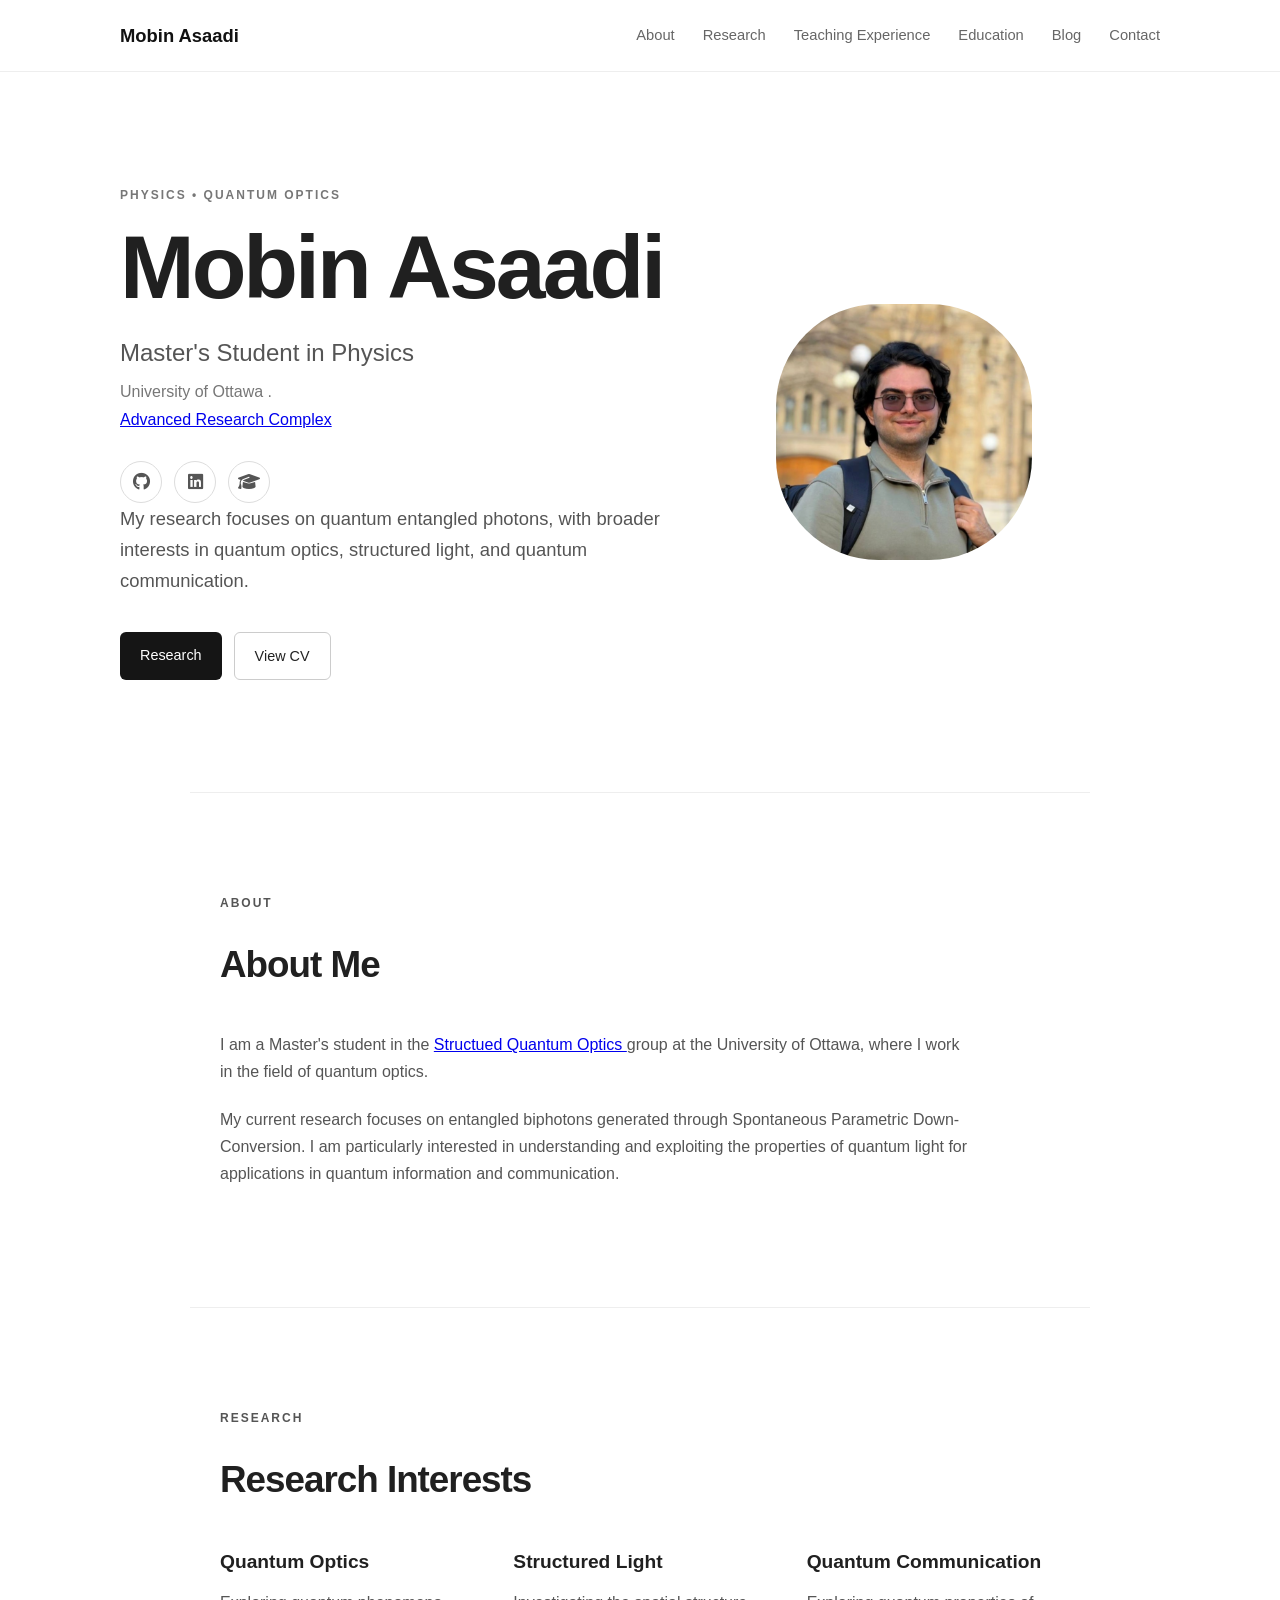
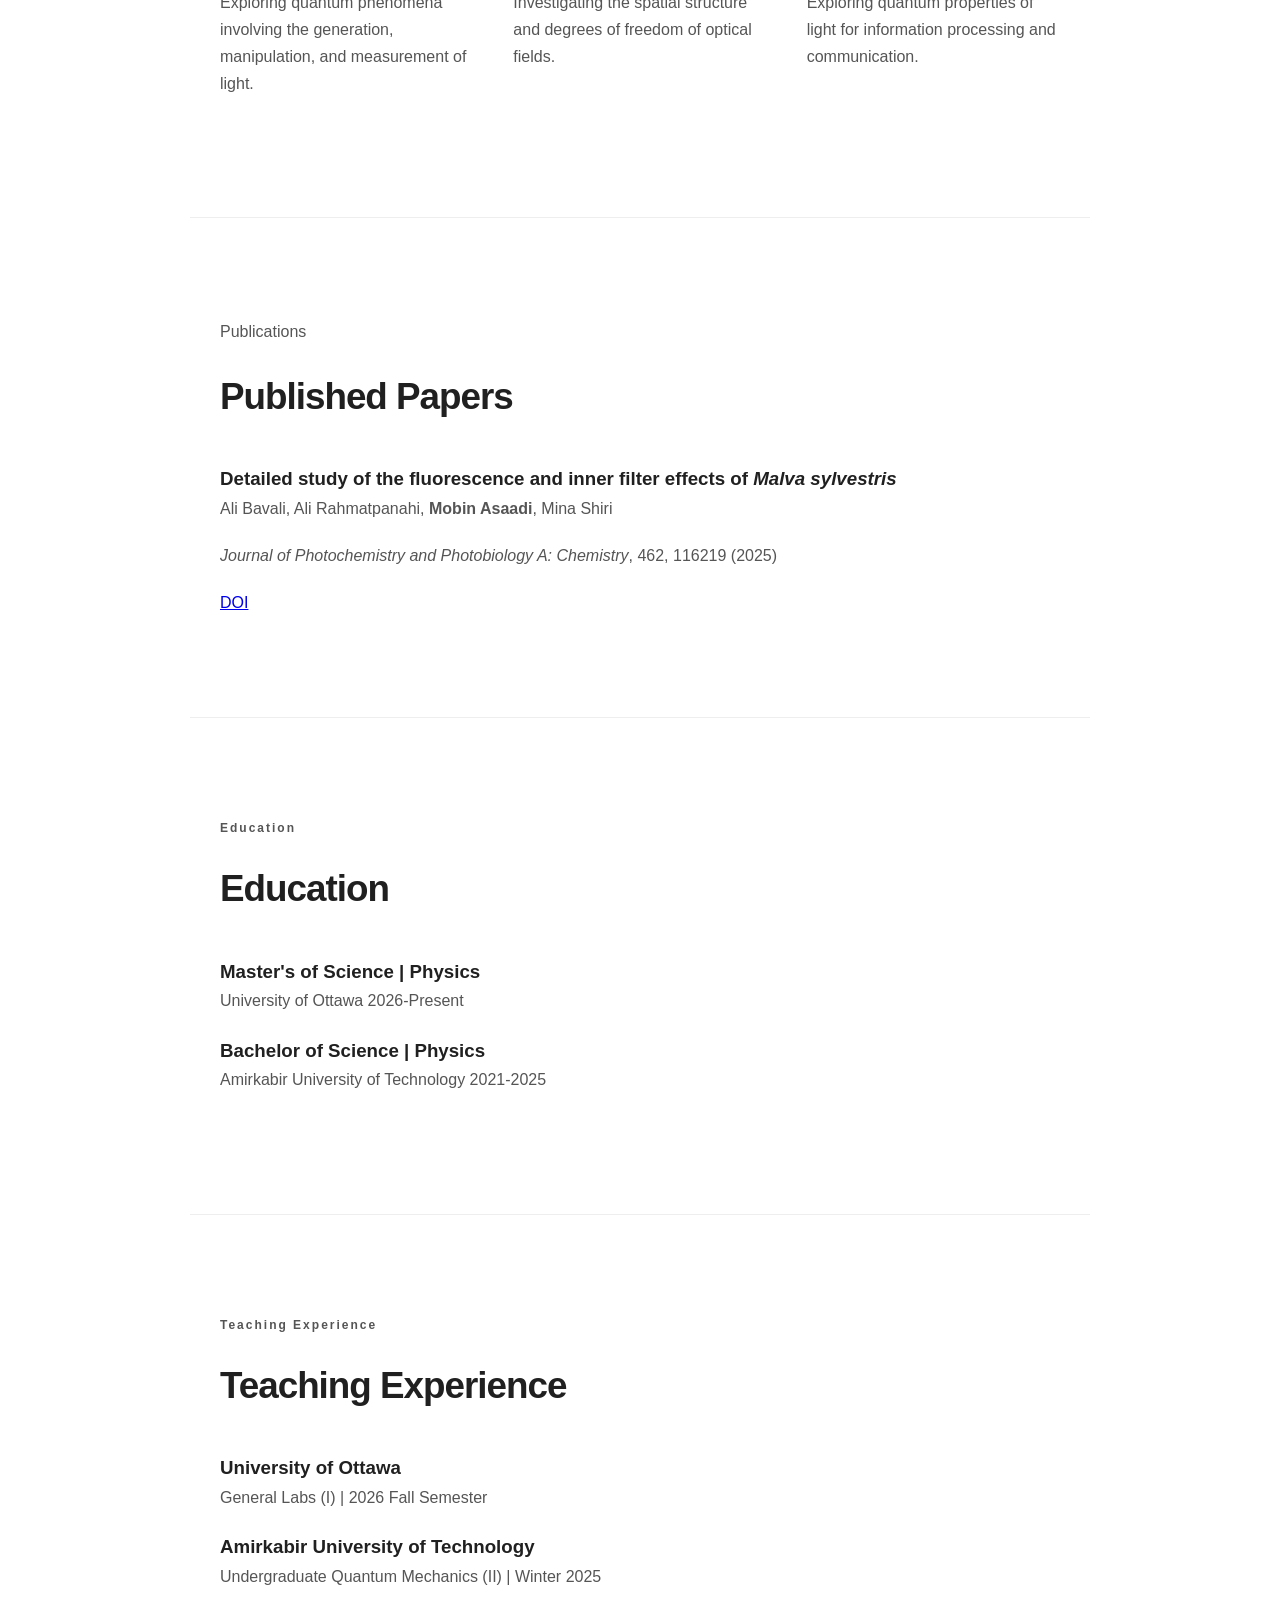
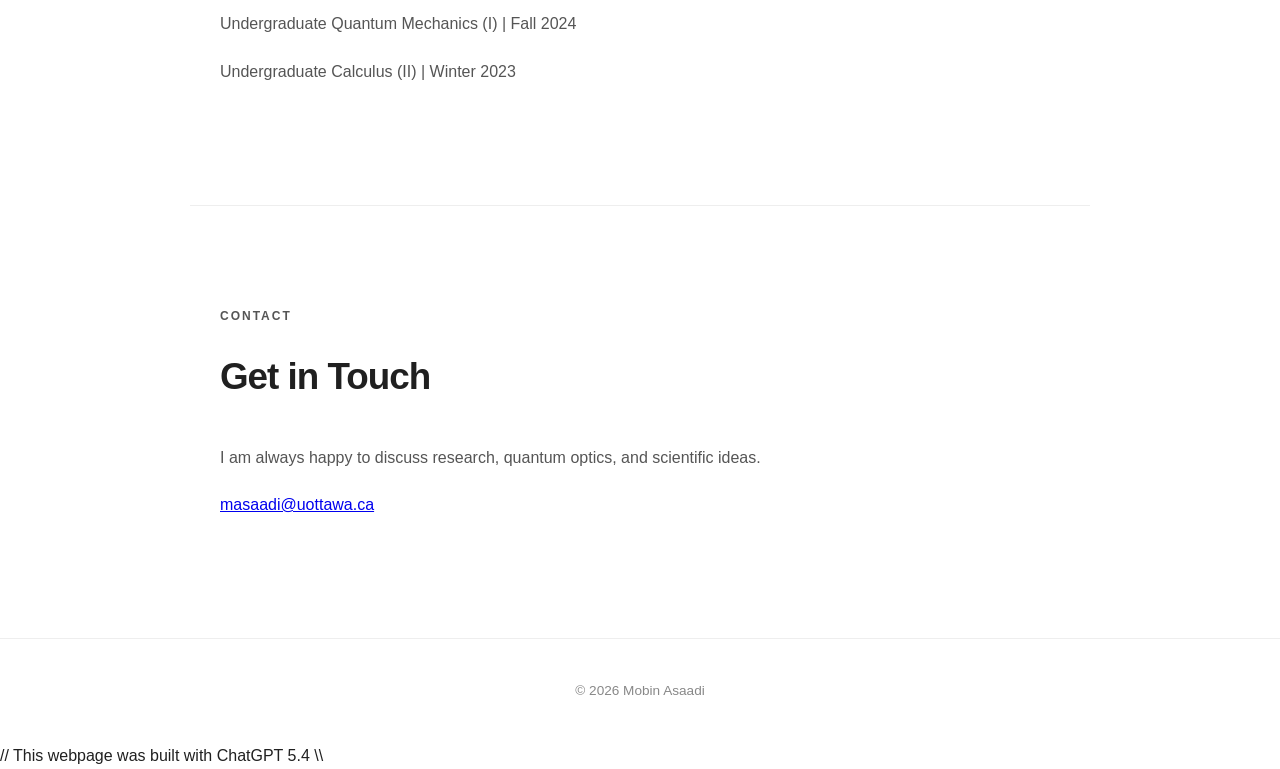
==== index.html @ 8d0beac6 "Add Blog link to navigation in index.html" ====
<!DOCTYPE html>
<html lang="en">

<head>
    <meta charset="UTF-8">
    <meta name="viewport" content="width=device-width, initial-scale=1.0">

    <title>Mobin Asaadi | Physics</title>

    <link rel="stylesheet" href="style.css">
    <link rel="stylesheet"
          href="https://cdnjs.cloudflare.com/ajax/libs/font-awesome/6.5.2/css/all.min.css">

</head>

<body>

    <!-- Navigation -->
    <header>
        <nav class="navbar">

            <a href="#" class="logo">
                Mobin Asaadi
            </a>

            <div class="nav-links">
                <a href="#about">About</a>
                <a href="#research">Research</a>
                <a href="#Teaching_Experience">Teaching Experience</a>
                <a href="#education">Education</a>
                <a href="blog.html">Blog</a>
                <a href="#contact">Contact</a>
            </div>

        </nav>
    </header>


    <!-- Homepage -->
    <main>

        <section class="hero">

            <div class="hero-text">

                <p class="eyebrow">
                    PHYSICS • QUANTUM OPTICS
                </p>

                <h1>
                    Mobin Asaadi
                </h1>

                <h2>
                Master's Student in Physics
                </h2>
                <p class="affiliation">
                    University of Ottawa . <br>
                    <a href="https://www.uottawa.ca/about-us/administration-services/facilities/campus-maps/building/advanced-research-complex-arc"
                       target="_blank"
                       rel="noopener noreferrer">
                        Advanced Research Complex
                    </a>
                    
                </p>
                
    <!         # Social Media #        >
                
            <p>
                <div class="social-links">
                
                                       <!         # GITHUB #        >
                                       
                    <a href="https://github.com/Mobin7d2"
                       target="_blank"
                       rel="noopener noreferrer"
                       aria-label="GitHub">
                        <i class="fa-brands fa-github"></i>
                    </a>
                                       
                                       <!         # LinkedIn #        >
                                       
                 <a href="https://www.linkedin.com/in/mobin-asaadi-7d2/" 
                       target="_blank"
                       rel="noopener noreferrer"
                       aria-label="LinkedIn">
                        <i class="fa-brands fa-linkedin"></i>
                    </a>
                
                                       <!         # Google Scholar #        >
                    
                 <a href="https://scholar.google.com/citations?user=oWpLB_4AAAAJ&hl=en" 
                       target="_blank"
                       rel="noopener noreferrer"
                       aria-label="Google Scholar">
                        <i class="fa-solid fa-graduation-cap"></i>
                    </a>
                
                </div>
            </p>


                <p class="intro">
                    
                    My research focuses on quantum entangled photons,
                    with broader interests in quantum optics,
                    structured light, and quantum communication.
                </p>

                <div class="hero-buttons">

                    <a href="#research" class="button">
                        Research
                    </a>

                    <a href="#cv" class="button secondary">
                        View CV
                    </a>

                </div>

            </div>


            <!-- Profile Photo -->
            <img
                src="./MobinAsaadi.png"
                alt="Mobin Asaadi"
                class="profile-photo"
                >
                    
                

            

        </section>


        <!-- About -->
        <section id="about" class="section">

            <p class="section-label">
                ABOUT
            </p>

            <h2>
                About Me
            </h2>

            <p>
                I am a Master's student in the <a href="https://sqogroup.ca/Mobin-Asaadi/"
                       target="_blank"
                       rel="noopener noreferrer">
                        Structued Quantum Optics
                    </a> 
                group at the University of Ottawa, where I work in the field of quantum optics.
            </p>

            <p>
                My current research focuses on entangled
                biphotons generated through Spontaneous Parametric Down-Conversion. I am particularly interested in understanding
                and exploiting the properties of quantum light for applications
                in quantum information and communication.
            </p>

        </section>


        <!-- Research -->
        <section id="research" class="section">

            <p class="section-label">
                RESEARCH
            </p>

            <h2>
                Research Interests
            </h2>

            <div class="research-grid">

                <div class="research-item">

                    <h3>
                        Quantum Optics
                    </h3>

                    <p>
                        Exploring quantum phenomena involving the
                        generation, manipulation, and measurement
                        of light.
                    </p>

                </div>


                <div class="research-item">

                    <h3>
                        Structured Light
                    </h3>

                    <p>
                        Investigating the spatial structure and
                        degrees of freedom of optical fields.
                    </p>

                </div>


                <div class="research-item">

                    <h3>
                        Quantum Communication
                    </h3>

                    <p>
                        Exploring quantum properties of light for
                        information processing and communication.
                    </p>

                </div>

            </div>

        </section>

        
        <section id="Publication" class="section">
            <p>
                Publications
            </p>
            
            <h2>
                Published Papers
            </h2>

            <div class="publication">
                <h3>Detailed study of the fluorescence and inner filter effects of <em>Malva sylvestris</em></h3>
            
                <p class="authors">
                    Ali Bavali, Ali Rahmatpanahi, <strong>Mobin Asaadi</strong>, Mina Shiri
                </p>
            
                <p class="journal">
                    <em>Journal of Photochemistry and Photobiology A: Chemistry</em>,
                    462, 116219 (2025)
                </p>
            
                <div class="publication-links">
                    <a href="https://doi.org/10.1016/j.jphotochem.2024.116219"
                       target="_blank"
                       rel="noopener noreferrer">
                        DOI
                    </a>
                </div>
            </div>

        </section>


        <!-- Projects 
        <section id="projects" class="section">

            <p class="section-label">
                PROJECTS
            </p>

            <h2>
                Selected Projects
            </h2>

            <div class="projects-grid">

                <article class="project-card">

                    <h3>
                        Quantum Optics
                    </h3>

                    <p>
                        Research and experimental work involving
                        quantum states of light and entangled photons.
                    </p>

                </article>


                <article class="project-card">

                    <h3>
                        Structured Light
                    </h3>

                    <p>
                        Exploring methods for generating and
                        manipulating structured optical fields.
                    </p>

                </article>


                <article class="project-card">

                    <h3>
                        Computational Physics
                    </h3>

                    <p>
                        Computational projects involving numerical
                        simulation and analysis of physical systems.
                    </p>

                </article>

            </div>

        </section>
-->

    <!-- CV -->
        <!-- <section id="cv" class="section">

            <p class="section-label">
                CV
            </p>

            <h2>
                Curriculum Vitae
            </h2>

            <p>
                For my academic background, research experience,
                publications, and technical skills, please see my
                curriculum vitae.
            </p>

            <a href="#" class="button">
                View CV
            </a>

        </section>
     -->
        
        <!-- Education -->
        <section id="education" class="section">
            <p class="section-label">
                Education
            </p>
            <h2>
                Education
            </h2>
            
            <h3>
                Master's of Science | Physics
            </h3>
            <p>
                University of Ottawa
                2026-Present
            </p>
            <h3>
                Bachelor of Science | Physics
            </h3>
            <p>
                Amirkabir University of Technology
                2021-2025
            </p>
            
            
        </section>

        <!-- Teaching Experience -->
        <section id="Teaching_Experience" class="section">
            <p class="section-label">
                Teaching Experience
            </p>
            <h2>
                Teaching Experience 
            </h2>
            
            <h3>
                University of Ottawa
            </h3>
            <p>
                General Labs (I) | 2026 Fall Semester 
            </p>
            <h3>
                Amirkabir University of Technology
            </h3>
            <p>
                Undergraduate Quantum Mechanics (II) | Winter 2025
            </p>
            
            <p>
                Undergraduate Quantum Mechanics (I) | Fall 2024
            </p>

            <p>
                Undergraduate Calculus (II) | Winter 2023
            </p>
            
        </section>
        
        

        <!-- Contact -->
        <section id="contact" class="section">

            <p class="section-label">
                CONTACT
            </p>

            <h2>
                Get in Touch
            </h2>

            <p>
                I am always happy to discuss research, quantum optics,
                and scientific ideas.
            </p>

            <p>
                <a href="mailto:your-email@example.com">
                    masaadi@uottawa.ca
                </a>
            </p>


        </section>
          

    </main>


    <!-- Footer -->
    <footer>

        <p>
            © 2026 Mobin Asaadi
        </p>

    </footer>

</body>

</html>


// This webpage was built with ChatGPT 5.4 \\
---- style.css ----
/* ==============================
   RESET
============================== */

* {
    margin: 0;
    padding: 0;
    box-sizing: border-box;
}

html {
    scroll-behavior: smooth;
}

body {
    font-family:
        -apple-system,
        BlinkMacSystemFont,
        "Segoe UI",
        Roboto,
        Helvetica,
        Arial,
        sans-serif;

    color: #202020;
    background: #ffffff;

    line-height: 1.7;
}


/* ==============================
   NAVIGATION
============================== */

header {
    position: sticky;
    top: 0;

    background: rgba(255, 255, 255, 0.94);

    backdrop-filter: blur(10px);

    border-bottom: 1px solid #eeeeee;

    z-index: 100;
}

.navbar {
    max-width: 1100px;

    margin: auto;

    padding: 20px 30px;

    display: flex;
    justify-content: space-between;
    align-items: center;
}

.logo {
    color: #111111;

    font-size: 1.15rem;

    font-weight: 600;

    text-decoration: none;
}

.nav-links {
    display: flex;

    gap: 28px;
}

.nav-links a {
    color: #666666;

    text-decoration: none;

    font-size: 0.92rem;
}

.nav-links a:hover {
    color: #111111;
}


/* ==============================
   HERO
============================== */

.hero {
    max-width: 1100px;

    min-height: 80vh;

    margin: auto;

    padding: 90px 30px;

    display: grid;

    grid-template-columns: 1.5fr 1fr;

    gap: 80px;

    align-items: center;
}

.hero-text {
    max-width: 700px;
}

.eyebrow,
.section-label {
    font-size: 0.75rem;

    letter-spacing: 2px;

    font-weight: 600;

    color: #777777;

    margin-bottom: 18px;
}

.hero h1 {
    font-size: clamp(3.5rem, 7vw, 6rem);

    line-height: 1;

    letter-spacing: -3px;

    margin-bottom: 20px;
}

.hero h2 {
    font-size: 1.5rem;

    font-weight: 400;

    color: #555555;

    margin-bottom: 5px;
}

.affiliation {
    color: #777777;

    margin-bottom: 25px;
}

.intro {
    font-size: 1.15rem;

    color: #555555;

    max-width: 650px;

    margin-bottom: 35px;
}


/* ==============================
   HERO PHOTO
============================== */

.hero-photo {
    display: flex;

    justify-content: center;
}

.profile-photo {
 
    width: clamp(140px, 20vw, 500px);
    height: clamp(140px, 20vw, 500px);

    object-fit: cover;

    border-radius: 40%;

}


/* ==============================
   BUTTONS
============================== */

.hero-buttons {
    display: flex;

    gap: 12px;
}

.button {
    display: inline-block;

    padding: 11px 20px;

    background: #151515;

    color: #ffffff;

    border-radius: 6px;

    text-decoration: none;

    font-size: 0.9rem;
}

.button:hover {
    opacity: 0.8;
}

.button.secondary {
    background: transparent;

    color: #222222;

    border: 1px solid #cccccc;
}


/* ==============================
   SECTIONS
============================== */

.section {
    max-width: 900px;

    margin: auto;

    padding: 100px 30px;

    border-top: 1px solid #eeeeee;
}

.section h2 {
    font-size: 2.3rem;

    letter-spacing: -1px;

    margin-bottom: 35px;
}

.section p {
    max-width: 750px;

    color: #555555;

    margin-bottom: 20px;
}


/* ==============================
   RESEARCH
============================== */

.research-grid {
    display: grid;

    grid-template-columns: repeat(3, 1fr);

    gap: 40px;
}

.research-item h3 {
    font-size: 1.2rem;

    margin-bottom: 10px;
}


/* ==============================
   PROJECTS
============================== */

.projects-grid {
    display: grid;

    grid-template-columns: repeat(3, 1fr);

    gap: 20px;
}

.project-card {
    padding: 25px;

    border: 1px solid #e5e5e5;

    border-radius: 8px;

    transition: transform 0.2s ease;
}

.project-card:hover {
    transform: translateY(-4px);
}

.project-card h3 {
    margin-bottom: 10px;
}

.project-card p {
    font-size: 0.92rem;
}


/* ==============================
   FOOTER
============================== */

footer {
    padding: 40px 20px;

    border-top: 1px solid #eeeeee;

    text-align: center;

    color: #888888;

    font-size: 0.85rem;
}


/* ==============================
   MOBILE
============================== */

@media (max-width: 750px) {

    .navbar {
        flex-direction: column;

        gap: 15px;
    }

    .nav-links {
        gap: 16px;

        flex-wrap: wrap;

        justify-content: center;
    }

    .hero {
        grid-template-columns: 1fr;

        padding-top: 70px;

        gap: 50px;
    }

    .hero h1 {
        letter-spacing: -2px;
    }

    .hero-photo {
        justify-content: flex-start;
    }

    .photo-placeholder {
        width: 240px;

        height: 290px;
    }

    .research-grid {
        grid-template-columns: 1fr;
    }

    .projects-grid {
        grid-template-columns: 1fr;
    }

}


/* ==============================
   Social Links
============================== */

.social-links {
    display: flex;
    gap: 12px;
    margin-top: 28px;
}

.social-links a {
    width: 42px;
    height: 42px;

    display: flex;
    align-items: center;
    justify-content: center;

    border: 1px solid #dddddd;
    border-radius: 50%;

    color: #555555;

    text-decoration: none;

    font-size: 1.1rem;

    transition: all 0.25s ease;
}

.social-links a:hover {
    color: #111111;
    border-color: #111111;
    transform: translateY(-3px);
}
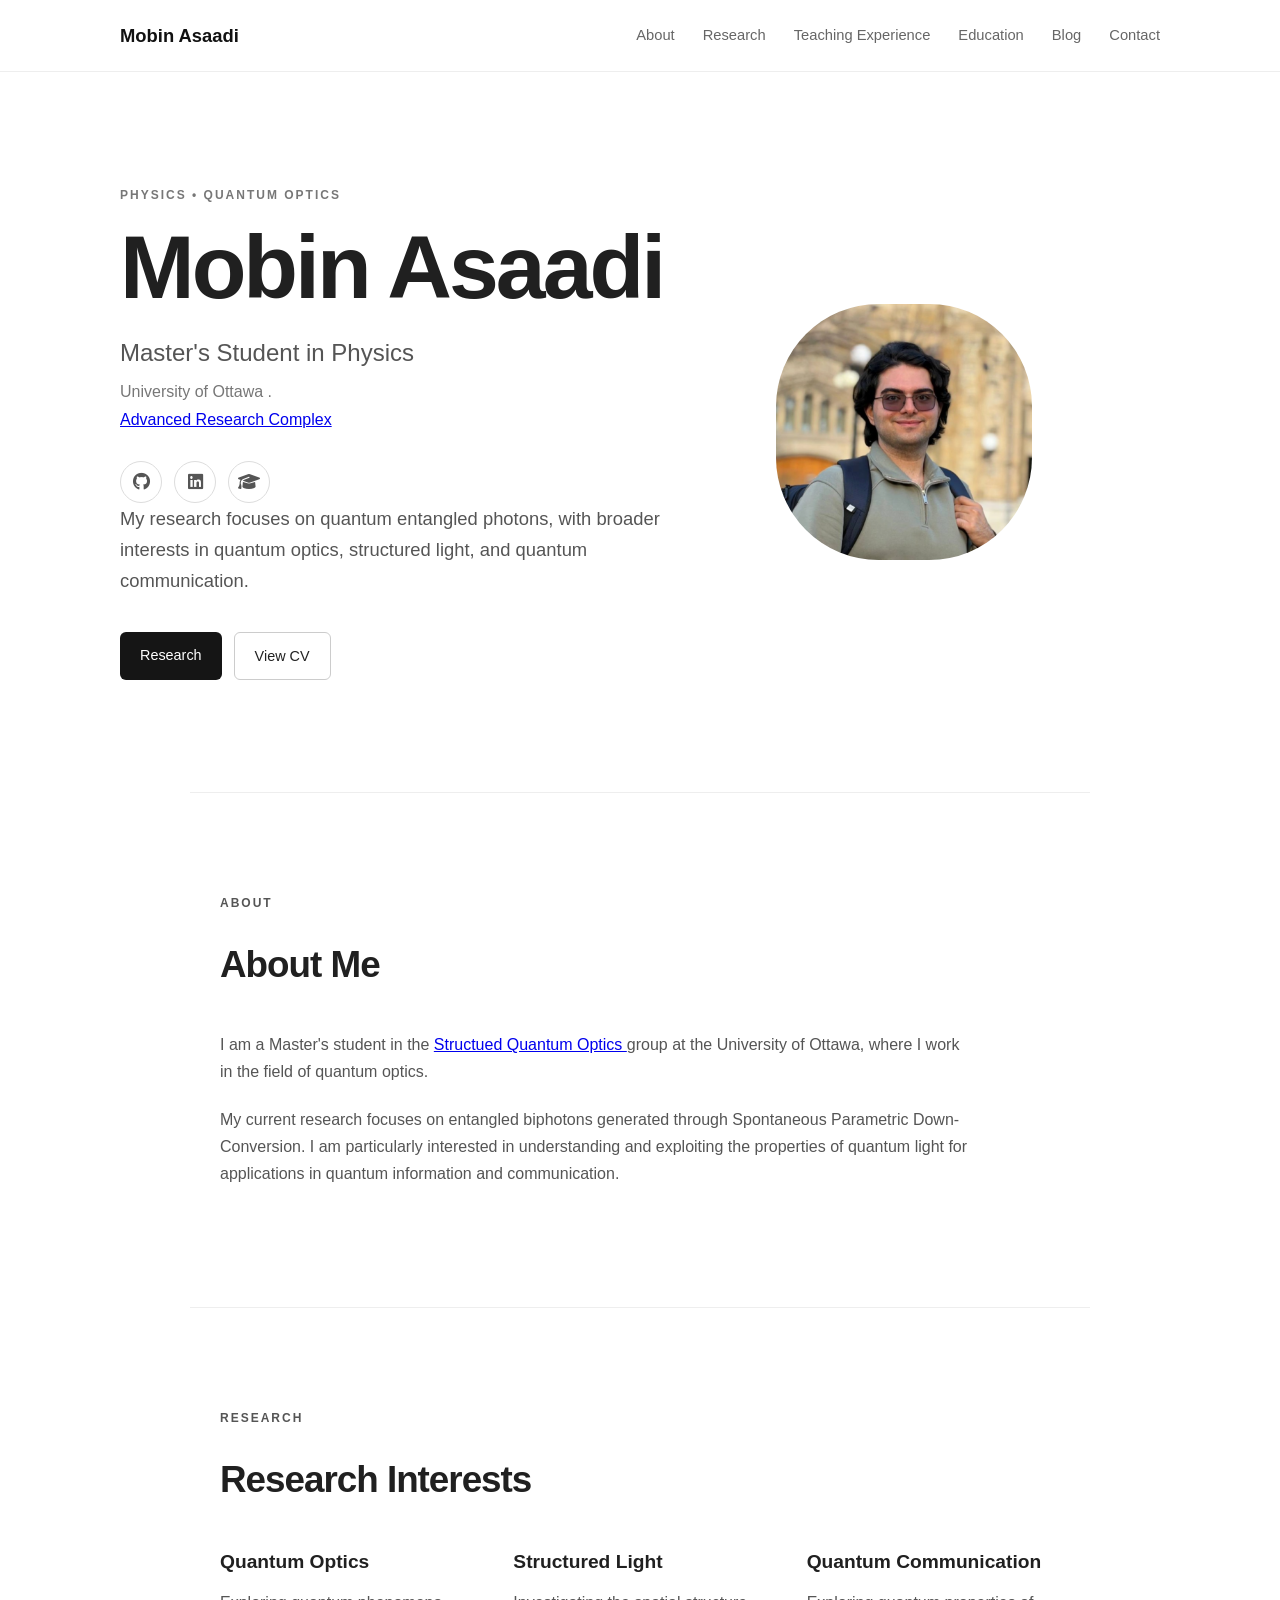
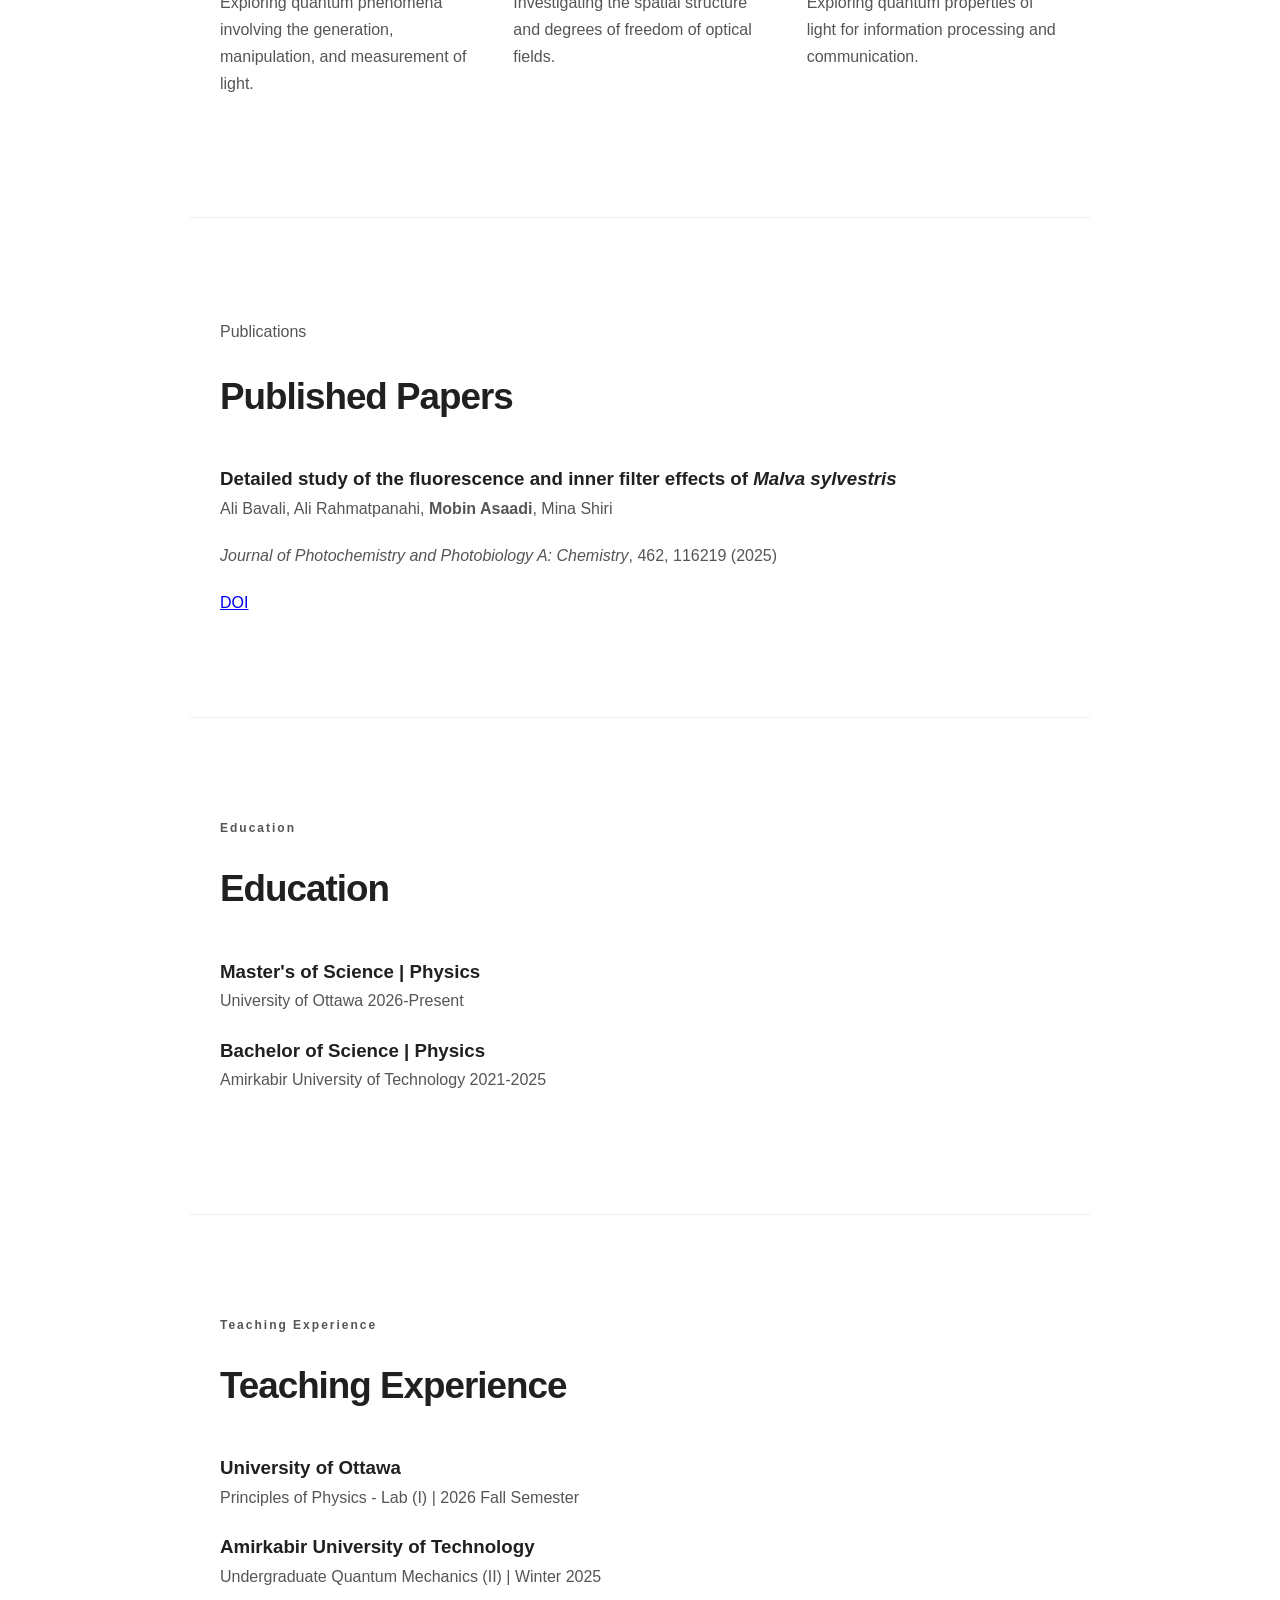
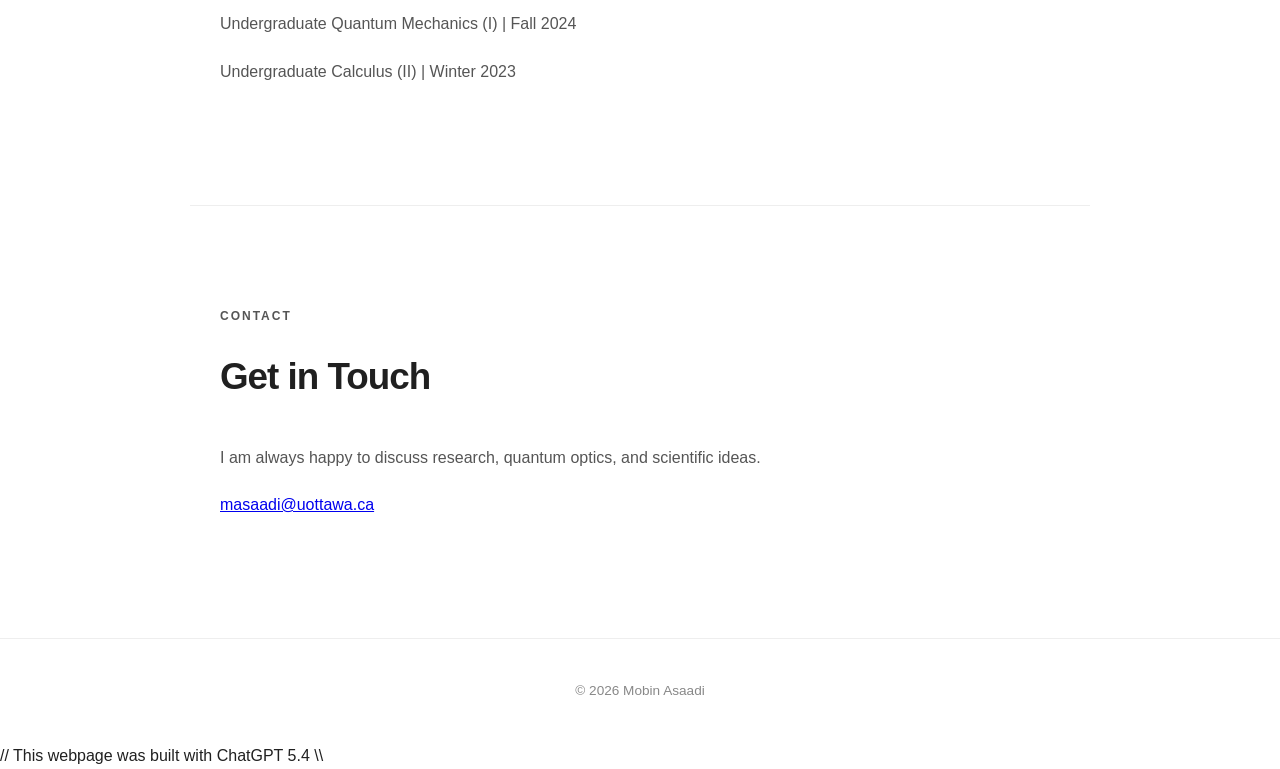
==== commit 060cf5d3: "Update lab course title in index.html" ====
--- a/index.html
+++ b/index.html
@@ -29,7 +29,7 @@
                 <a href="#research">Research</a>
                 <a href="#Teaching_Experience">Teaching Experience</a>
                 <a href="#education">Education</a>
-                <a href="blog.html">Blog</a>
+                <a href="Blog.html">Blog</a>
                 <a href="#contact">Contact</a>
             </div>
 
@@ -383,7 +383,7 @@
                 University of Ottawa
             </h3>
             <p>
-                General Labs (I) | 2026 Fall Semester 
+                Principles of Physics - Lab (I) | 2026 Fall Semester 
             </p>
             <h3>
                 Amirkabir University of Technology
--- a/style.css
+++ b/style.css
@@ -416,3 +416,71 @@
     transform: translateY(-3px);
 }
 
+
+/* Blog Page */
+
+.blog-header {
+    max-width: 850px;
+    margin: 40px auto;
+    padding: 0 24px;
+}
+
+.blog-header a {
+    text-decoration: none;
+    color: #555;
+}
+
+.blog-container {
+    max-width: 850px;
+    margin: 80px auto;
+    padding: 0 24px;
+}
+
+.blog-container h1 {
+    font-size: 2.8rem;
+    margin-bottom: 20px;
+}
+
+.blog-intro {
+    color: #666;
+    line-height: 1.8;
+    margin-bottom: 60px;
+}
+
+.blog-card {
+    padding: 30px 0;
+    border-bottom: 1px solid #e5e5e5;
+}
+
+.blog-date {
+    font-size: 0.85rem;
+    color: #888;
+    margin-bottom: 12px;
+}
+
+.blog-card h2 {
+    font-size: 1.5rem;
+    margin-bottom: 15px;
+}
+
+.blog-card h2 a {
+    text-decoration: none;
+    color: #222;
+}
+
+.blog-card h2 a:hover {
+    color: #666;
+}
+
+.blog-card p {
+    line-height: 1.8;
+}
+
+.read-more {
+    display: inline-block;
+    margin-top: 15px;
+    text-decoration: none;
+    color: #333;
+    font-weight: 500;
+}
+
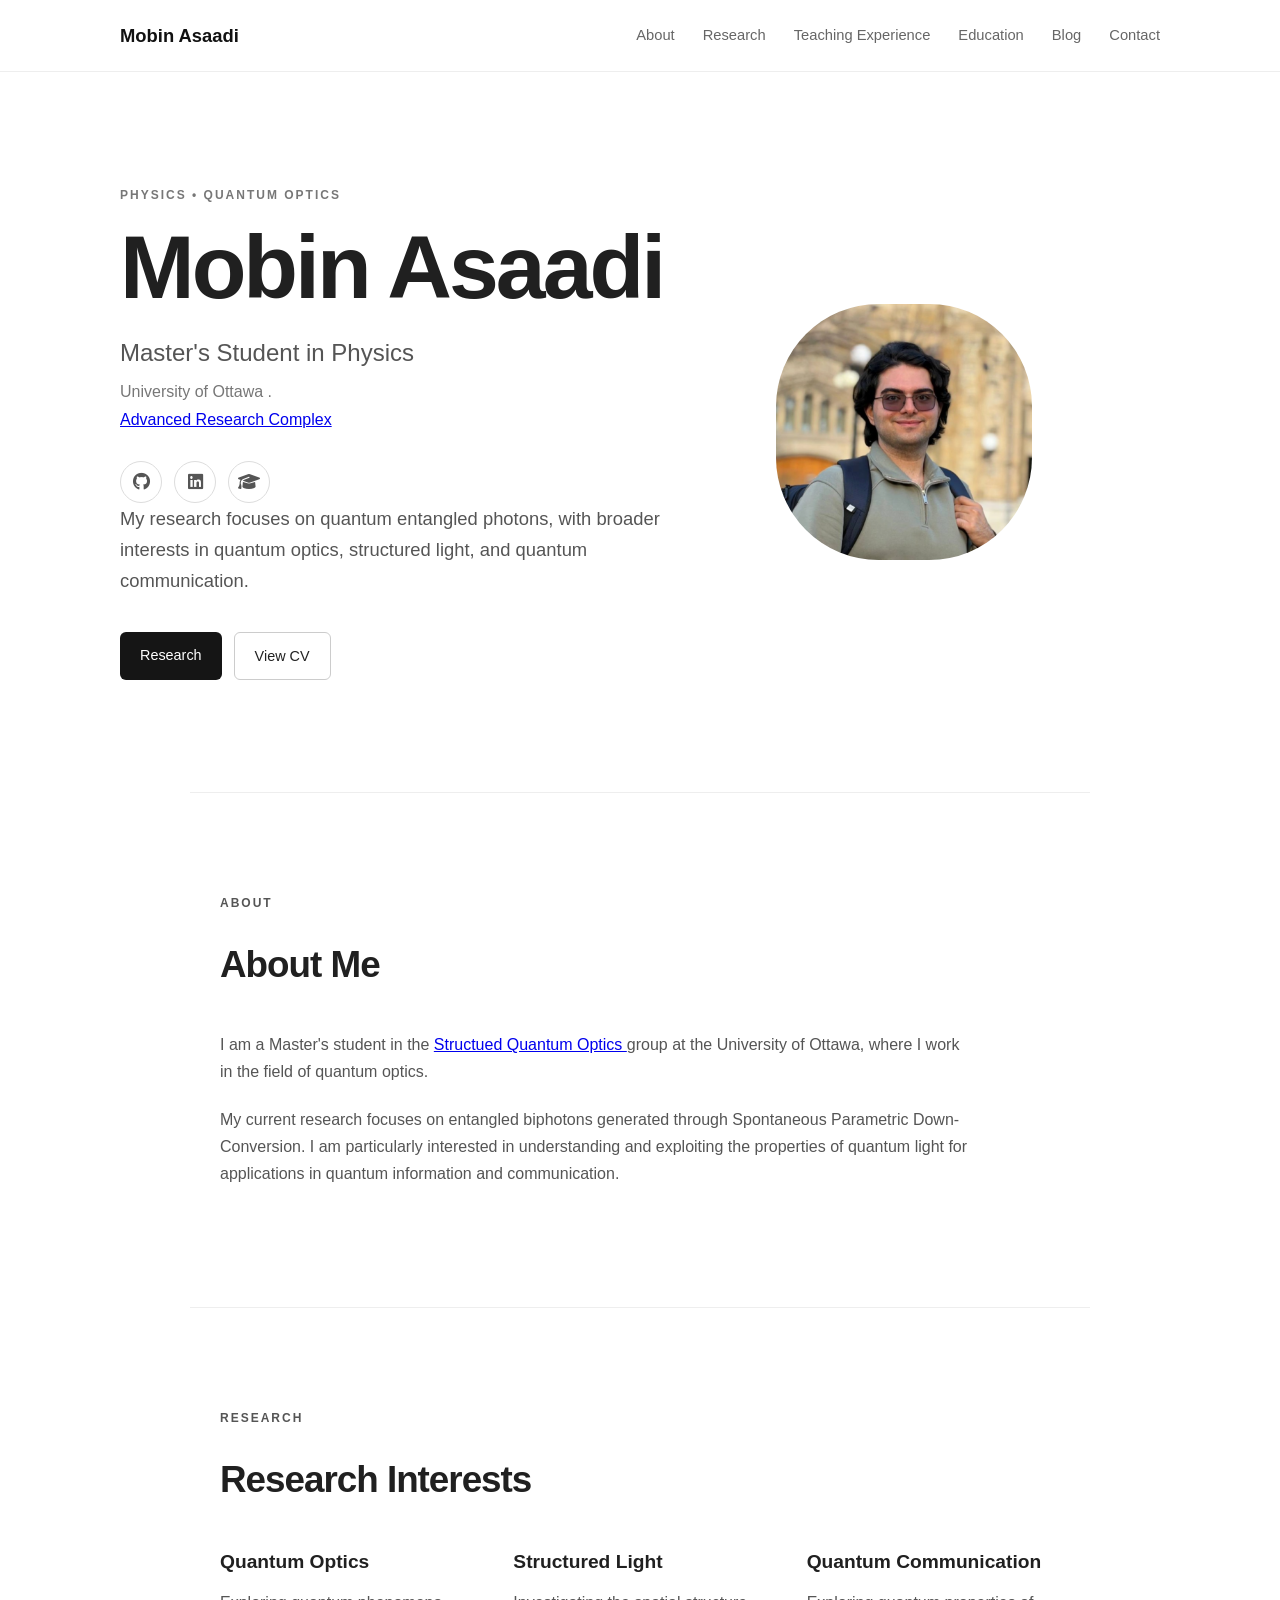
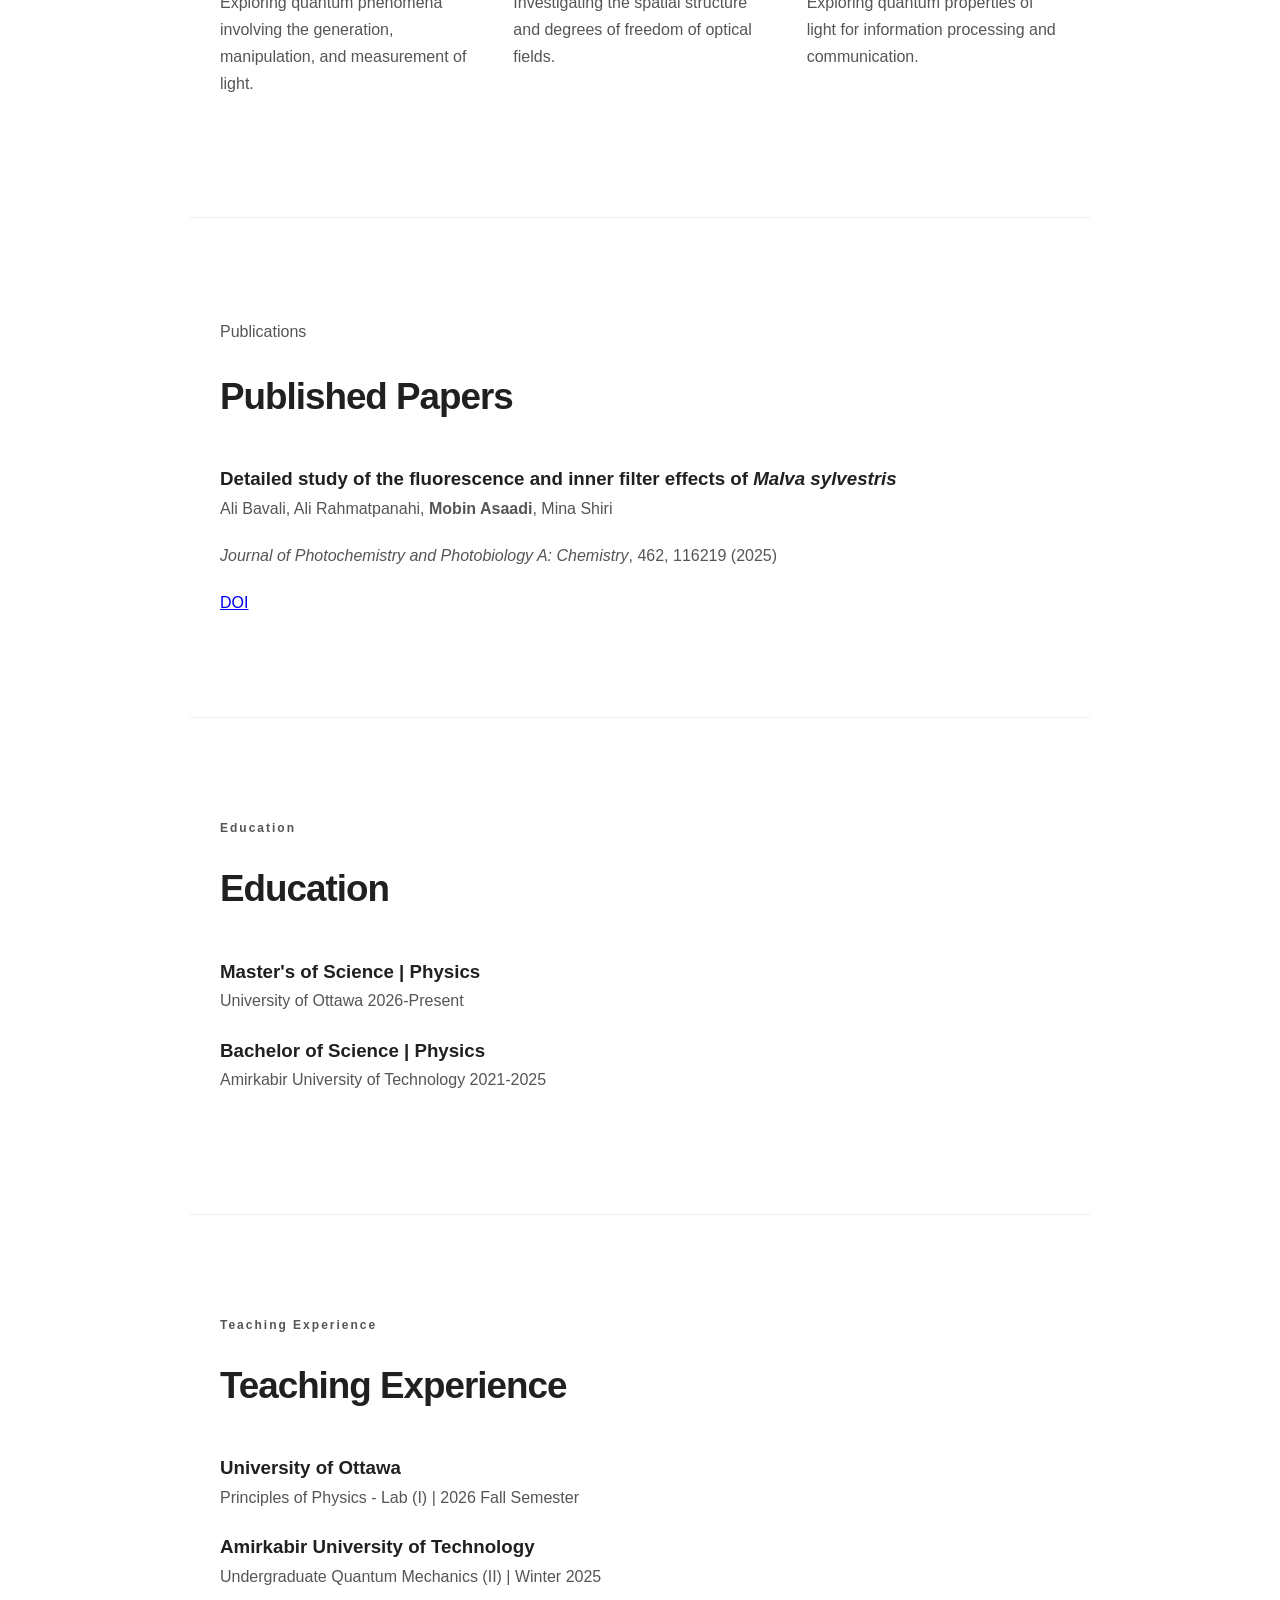
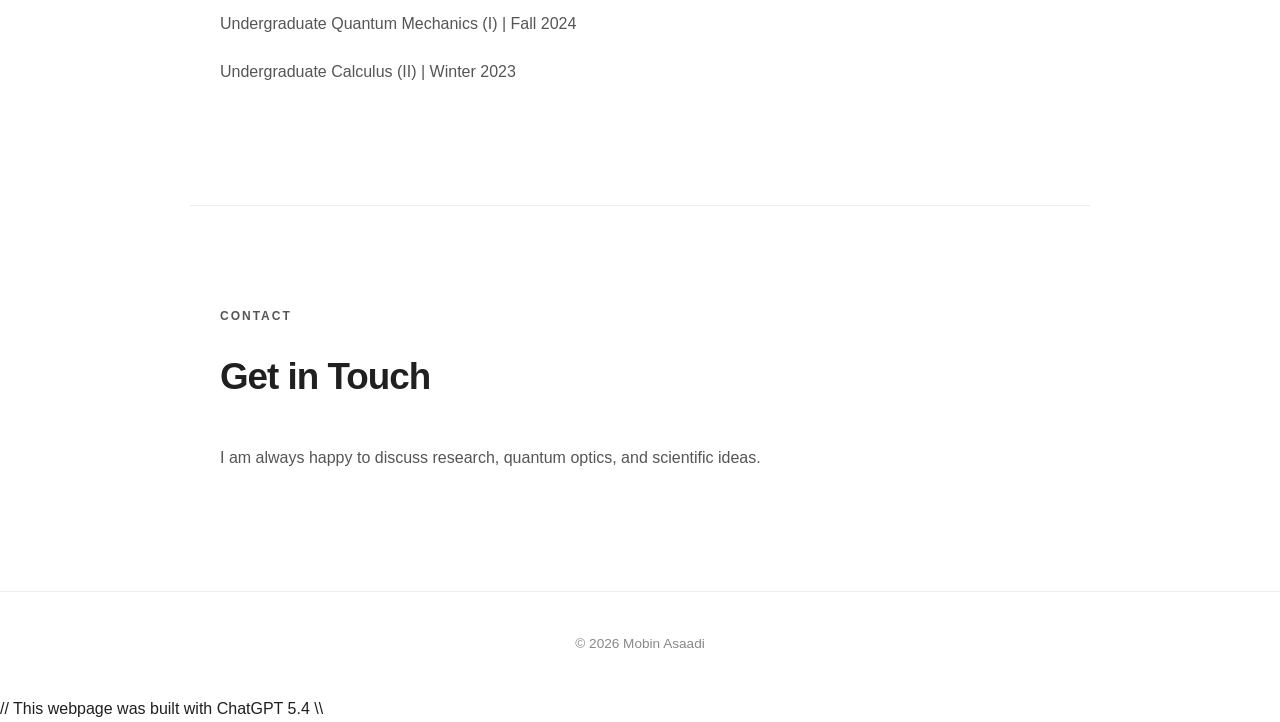
==== commit b3a042a4: "Remove email contact from index.html Removed email contact information from the page." ====
--- a/index.html
+++ b/index.html
@@ -3,10 +3,27 @@
 <html lang="en">
 
 <head>
+    
+<title>Mobin Asaadi | Quantum Optics Researcher | uOttawa</title>
+
+    <meta name="description"
+      content="Mobin Asaadi is a Physics MSc student at the University of Ottawa researching entangled photons, quantum optics, structured light and quantum communication.">
+
+    <link rel="canonical"
+          href="https://mobin7d2.github.io/">
+    
+    <meta property="og:type" content="profile">
+    <meta property="og:title"
+          content="Mobin Asaadi | Quantum Optics Researcher">
+    <meta property="og:description"
+          content="Explore my research in entangled photons, structured light and quantum optics at the University of Ottawa.">
+    <meta property="og:url"
+          content="https://mobin7d2.github.io/">
+    <meta property="og:image"
+      content="https://mobin7d2.github.io/MobinAsaadi.png">
+
     <meta charset="UTF-8">
     <meta name="viewport" content="width=device-width, initial-scale=1.0">
-
-    <title>Mobin Asaadi | Physics</title>
 
     <link rel="stylesheet" href="style.css">
     <link rel="stylesheet"
@@ -29,7 +46,7 @@
                 <a href="#research">Research</a>
                 <a href="#Teaching_Experience">Teaching Experience</a>
                 <a href="#education">Education</a>
-                <a href="Blog.html">Blog</a>
+                <a href="blog.html">Blog</a>
                 <a href="#contact">Contact</a>
             </div>
 
@@ -114,7 +131,7 @@
                         Research
                     </a>
 
-                    <a href="#cv" class="button secondary">
+                    <a href="./MobinAsaadi_CV_Oct25.pdf" class="button secondary">
                         View CV
                     </a>
 
@@ -420,13 +437,6 @@
                 and scientific ideas.
             </p>
 
-            <p>
-                <a href="mailto:your-email@example.com">
-                    masaadi@uottawa.ca
-                </a>
-            </p>
-
-
         </section>
           
 
--- a/style.css
+++ b/style.css
@@ -476,6 +476,30 @@
     line-height: 1.8;
 }
 
+/* Images inside blog articles */
+
+.blog-article img {
+    display: block;
+    width: 80%;
+    max-width: 450px;
+    height: auto;
+    margin: 25px auto;
+    border-radius: 8px;
+}
+
+/* Captions */
+
+.blog-article figcaption {
+    margin-top: 14px;
+    padding: 0 12px;
+    text-align: center;
+    font-size: 0.95rem;
+    line-height: 1.6;
+    color: #444;
+    font-style: italic;
+}
+
+
 .read-more {
     display: inline-block;
     margin-top: 15px;
